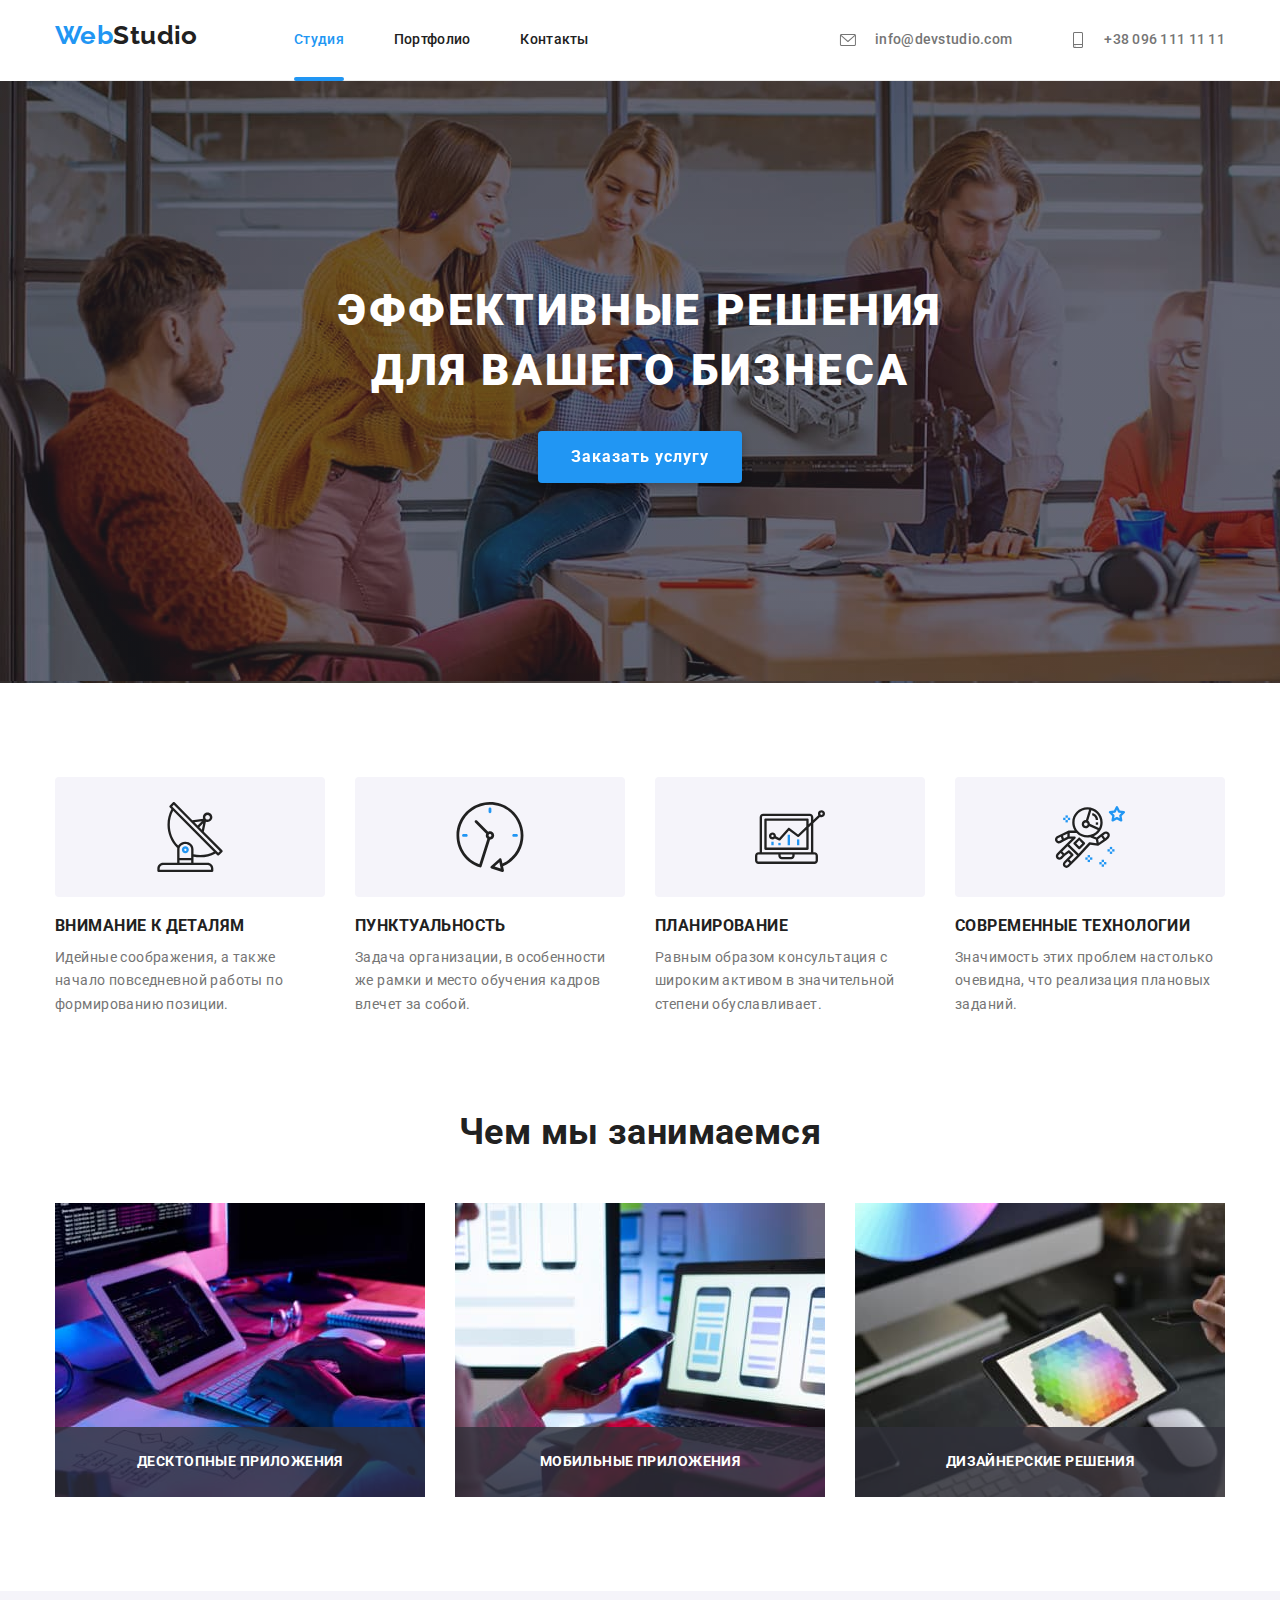
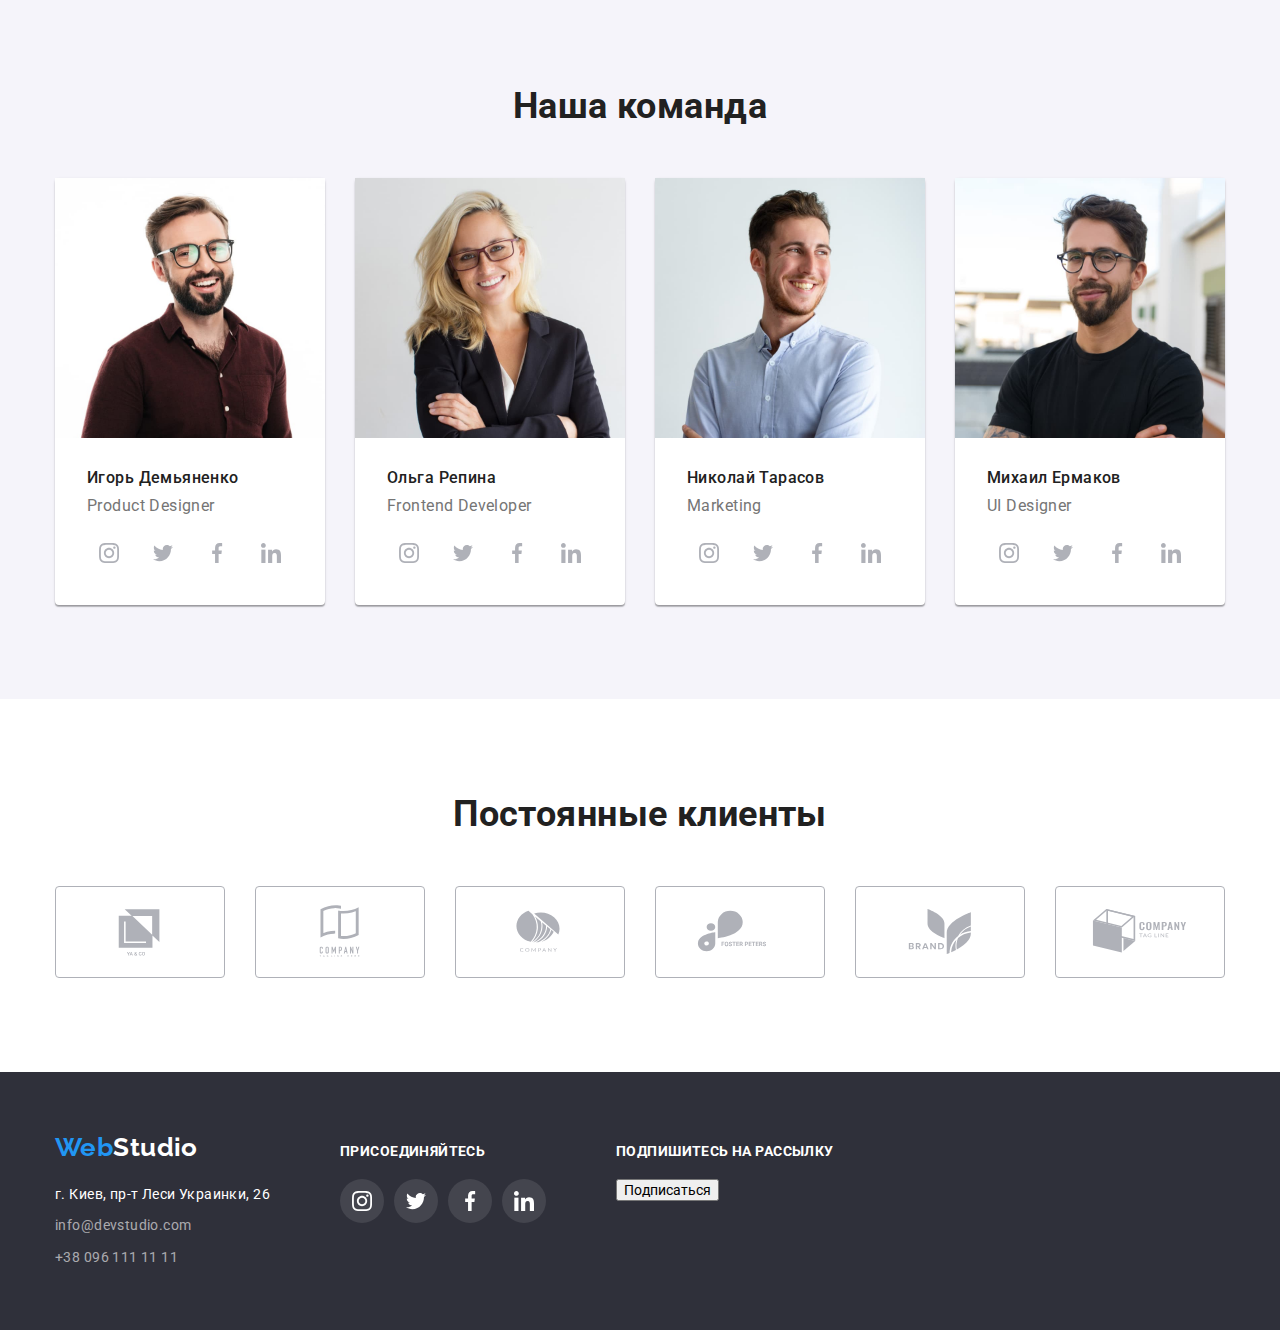
==== index.html @ 5891ecd8 "Добавляет 5 домашку" ====
<!DOCTYPE html>
<html lang="ru">

<head>
    <meta charset="UTF-8">
    <meta http-equiv="X-UA-Compatible" content="IE=edge">
    <meta name="viewport" content="width=device-width, initial-scale=1.0">
    <title>Web Studio</title>
    <link rel="preconnect" href="https://fonts.gstatic.com">
    <link href="https://fonts.googleapis.com/css2?family=Raleway:wght@700&family=Roboto:wght@400;500;700;900&display=swap" rel="stylesheet">
    <link rel="stylesheet" href="https://cdnjs.cloudflare.com/ajax/libs/modern-normalize/1.0.0/modern-normalize.min.css">
    <link rel="stylesheet" href="./css/styles.css">
</head>
<body>

    <!-- Navigation site -->
    <header class="header">
        <div class="container">    
            <nav class="main-nav">
                <a class="logo-header" href="/"><span class="colortext">Web</span>Studio</a>
                <ul class="site-nav list">
                    <li class="main-item"><a class="link current" href="">Студия</a></li>
                    <li class="main-item"><a class="link" href="./portfolio.html">Портфолио</a></li>
                    <li class="main-item"><a class="link" href="">Контакты</a></li>
                </ul>
            </nav>
            <ul class="auth-nav list">
                <li class="main-item"><a class="link connect-link" href="mailto:info@devstudio.com">
                        <svg class="connect-icon" width="34" height="12">
                            <use href="./images/icons/sprite.svg#icon-envelope"></use>
                        </svg>   
                        info@devstudio.com</a>
                </li>
                <li class="main-item"><a class="link connect-link" href="tell:+380961111111">
                    <svg class="connect-icon" width="32" height="16">
                        <use href="./images/icons/sprite.svg#icon-smartphone"></use>
                    </svg>
                    +38 096 111 11 11</a>
                </li>
            </ul>
        </div>
    </header>
   
    <main>
        <!-- Hero -->
        <section class="hero">
            <div class="container">
                <h1 class="page-title">Эффективные решения для вашего бизнеса</h1>
                <button class="button-order" type="button" data-modal-open>Заказать услугу</button>
                
            </div>
        </section>

        <!--Features-->
        <section class="feature">
            <div class="container">
                <h2 class="hiden-title">Особенности</h2>
                <ul class="feature-list list">
                    <li class="item">
                        <div class="feature__box">
                            <svg class="feature__icon">
                                <use href="./images/icons/sprite.svg#icon-antenna"></use>
                            </svg> 
                        </div>
                        <h3 class="feature-title">Внимание к деталям</h3>
                        <p class="paragraf-text">Идейные соображения, а также начало повседневной работы по формированию позиции.</p>
                    </li>
                    <li class="item">
                        <div class="feature__box">
                            <svg class="feature__icon">
                                <use href="./images/icons/sprite.svg#icon-clock"></use>
                            </svg>
                        </div>
                        <h3 class="feature-title">Пунктуальность</h3>
                        <p class="paragraf-text">Задача организации, в особенности же рамки и место обучения кадров влечет за собой.</p>
                    </li>
                    <li class="item">
                        <div class="feature__box">
                            <svg class="feature__icon">
                                <use href="./images/icons/sprite.svg#icon-diagram"></use>
                            </svg>
                        </div>
                        <h3 class="feature-title">Планирование</h3>
                        <p class="paragraf-text">Равным образом консультация с широким активом в значительной степени обуславливает.</p>
                    </li>
                    <li class="item">
                        <div class="feature__box">
                            <svg class="feature__icon">
                                <use href="./images/icons/sprite.svg#icon-astronaut"></use>
                            </svg>
                        </div>
                        <h3 class="feature-title">Современные технологии</h3>
                        <p class="paragraf-text">Значимость этих проблем настолько очевидна, что реализация плановых заданий.</p>
                    </li>
                </ul>
            </div>
        </section>

        <!--We do-->
        <section class="we-do">
            <div class="container">
                <h2 class="section-title">Чем мы занимаемся</h2>
                <ul class="we-do__list list">
                        <li class="we-do__item">
                            <img src="./images/work1.jpg" alt="Работа на планшете"/>
                            <div class="thumb-title">
                                <p class="title">Десктопные приложения</p>
                            </div>
                        </li>
                        <li class="we-do__item">
                            <img src="./images/work2.jpg" alt="Работа на телефоне" />
                            <div class="thumb-title">
                                <p class="title">Мобильные приложения</p>
                            </div>
                        </li>
                        <li class="we-do__item">
                            <img src="./images/work3.jpg" alt="Работа на планшете" />
                            <div class="thumb-title">
                                <p class="title">Дизайнерские решения</p>
                            </div>
                        </li>
                </ul>
            </div>
        </section>

        <!-- OUR TEAM -->
        <section class="team">
            <div class="container">
                <h2 class="section-title">Наша команда</h2>
                <ul class="team__list list">
                    <li class="item">    
                        <img src="./images/staff1.jpg" width="270" height="260" alt="Член команды 1" />
                        <div class="team__box">
                            <h3 class="team-name">Игорь Демьяненко</h3>
                            <p class="profession-text" lang="en">Product Designer</p>
                            <ul class="list social-icons">
                                <li class="social-icons-item">
                                    <a href="" class="social-icons-link" target="_blank" rel="noopener noreferrer">
                                    <svg class="social-icons-svg">
                                        <use href="./images/icons/sprite.svg#icon-instagram"></use>
                                    </svg>
                                    </a>
                                </li>
                                <li class="social-icons-item">
                                    <a href="" class="social-icons-link" target="_blank" rel="noopener noreferrer">
                                        <svg class="social-icons-svg">
                                            <use href="./images/icons/sprite.svg#icon-twitter"></use>
                                        </svg>
                                    </a>
                                </li>
                                <li class="social-icons-item">
                                    <a href="" class="social-icons-link" target="_blank" rel="noopener noreferrer">
                                        <svg class="social-icons-svg">
                                            <use href="./images/icons/sprite.svg#icon-facebook"></use>
                                        </svg>
                                    </a>
                                </li>
                                <li class="social-icons-item">
                                    <a href="" class="social-icons-link" target="_blank" rel="noopener noreferrer">
                                        <svg class="social-icons-svg">
                                            <use href="./images/icons/sprite.svg#icon-linkedin"></use>
                                        </svg>
                                    </a>
                                </li>
                            </ul>
                        </div>
                    </li>
                    <li class="item">
                        <img src="./images/staff2.jpg" width="270" height="260" alt="Член команды 2" />
                        <div class="team__box">
                            <h3 class="team-name">Ольга Репина</h3>
                            <p class="profession-text" lang="en">Frontend Developer</p>
                            <ul class="list social-icons">
                                <li class="social-icons-item">
                                    <a href="" class="social-icons-link" target="_blank" rel="noopener noreferrer">
                                        <svg class="social-icons-svg">
                                            <use href="./images/icons/sprite.svg#icon-instagram"></use>
                                        </svg>
                                    </a>
                                </li>
                                <li class="social-icons-item">
                                    <a href="" class="social-icons-link" target="_blank" rel="noopener noreferrer">
                                        <svg class="social-icons-svg">
                                            <use href="./images/icons/sprite.svg#icon-twitter"></use>
                                        </svg>
                                    </a>
                                </li>
                                <li class="social-icons-item">
                                    <a href="" class="social-icons-link" target="_blank" rel="noopener noreferrer">
                                        <svg class="social-icons-svg">
                                            <use href="./images/icons/sprite.svg#icon-facebook"></use>
                                        </svg>
                                    </a>
                                </li>
                                <li class="social-icons-item">
                                    <a href="" class="social-icons-link" target="_blank" rel="noopener noreferrer">
                                        <svg class="social-icons-svg">
                                            <use href="./images/icons/sprite.svg#icon-linkedin"></use>
                                        </svg>
                                    </a>
                                </li>
                            </ul>
                        </div>
                    </li>
                    <li class="item">   
                        <img src="./images/staff3.jpg" width="270" height="260" alt="Член команды 3" />
                        <div class="team__box">
                            <h3 class="team-name">Николай Тарасов</h3>    
                            <p class="profession-text" lang="en">Marketing</p>
                            <ul class="list social-icons">
                                <li class="social-icons-item">
                                    <a href="" class="social-icons-link" target="_blank" rel="noopener noreferrer">
                                        <svg class="social-icons-svg">
                                            <use href="./images/icons/sprite.svg#icon-instagram"></use>
                                        </svg>
                                    </a>
                                </li>
                                <li class="social-icons-item">
                                    <a href="" class="social-icons-link" target="_blank" rel="noopener noreferrer">
                                        <svg class="social-icons-svg">
                                            <use href="./images/icons/sprite.svg#icon-twitter"></use>
                                        </svg>
                                    </a>
                                </li>
                                <li class="social-icons-item">
                                    <a href="" class="social-icons-link" target="_blank" rel="noopener noreferrer">
                                        <svg class="social-icons-svg">
                                            <use href="./images/icons/sprite.svg#icon-facebook"></use>
                                        </svg>
                                    </a>
                                </li>
                                <li class="social-icons-item">
                                    <a href="" class="social-icons-link" target="_blank" rel="noopener noreferrer">
                                        <svg class="social-icons-svg">
                                            <use href="./images/icons/sprite.svg#icon-linkedin"></use>
                                        </svg>
                                    </a>
                                </li>
                            </ul>
                        </div>
                    </li>
                    <li class="item">
                        <img src="./images/staff4.jpg" width="270" height="260" alt="Член команды 4" />
                        <div class="team__box">
                            <h3 class="team-name">Михаил Ермаков</h3>
                            <p class="profession-text" lang="en">UI Designer</p>
                            <ul class="list social-icons">
                                <li class="social-icons-item">
                                    <a href="" class="social-icons-link" target="_blank" rel="noopener noreferrer">
                                        <svg class="social-icons-svg">
                                            <use href="./images/icons/sprite.svg#icon-instagram"></use>
                                        </svg>
                                    </a>
                                </li>
                                <li class="social-icons-item">
                                    <a href="" class="social-icons-link" target="_blank" rel="noopener noreferrer">
                                        <svg class="social-icons-svg">
                                            <use href="./images/icons/sprite.svg#icon-twitter"></use>
                                        </svg>
                                    </a>
                                </li>
                                <li class="social-icons-item">
                                    <a href="" class="social-icons-link" target="_blank" rel="noopener noreferrer">
                                        <svg class="social-icons-svg">
                                            <use href="./images/icons/sprite.svg#icon-facebook"></use>
                                        </svg>
                                    </a>
                                </li>
                                <li class="social-icons-item">
                                    <a href="" class="social-icons-link" target="_blank" rel="noopener noreferrer">
                                        <svg class="social-icons-svg">
                                            <use href="./images/icons/sprite.svg#icon-linkedin"></use>
                                        </svg>
                                    </a>
                                </li>
                            </ul>
                        </div>
                    </li>
                </ul>
            </div>
        </section>  
        <section class="clients">
            <div class="container">
                <h2 class="section-title">Постоянные клиенты</h2>
                <ul class="clients__list list">
                    <li class="clients__item">
                        <a href="" class="clients__link" target="_blank" rel="noopener noreferrer">
                            <svg class="clients__icon">
                                <use href="./images/icons/sprite.svg#icon-logo1"></use>
                            </svg>
                        </a>    
                    </li>
                    <li class="clients__item">
                        <a href="" class="clients__link" target="_blank" rel="noopener noreferrer">
                            <svg class="clients__icon">
                                <use href="./images/icons/sprite.svg#icon-logo2"></use>
                            </svg>
                        </a>
                    </li>
                    <li class="clients__item">
                        <a href="" class="clients__link" target="_blank" rel="noopener noreferrer">
                            <svg class="clients__icon">
                                <use href="./images/icons/sprite.svg#icon-logo3"></use>
                            </svg>
                        </a>
                    </li>
                    <li class="clients__item">
                        <a href="" class="clients__link" target="_blank" rel="noopener noreferrer">
                            <svg class="clients__icon">
                                <use href="./images/icons/sprite.svg#icon-logo4"></use>
                            </svg>
                        </a>
                    </li>
                    <li class="clients__item">
                        <a href="" class="clients__link" target="_blank" rel="noopener noreferrer">
                            <svg class="clients__icon">
                                <use href="./images/icons/sprite.svg#icon-logo5"></use>
                            </svg>
                        </a>
                    </li>
                    <li class="clients__item">
                        <a href="" class="clients__link" target="_blank" rel="noopener noreferrer">
                            <svg class="clients__icon">
                                <use href="./images/icons/sprite.svg#icon-logo6"></use>
                            </svg>
                        </a>
                    </li>
                </ul>
            </div>
        </section>
    </main>
    
    <!--Контакты-->
    <footer class="footer dark-background">
        <div class="footer__container container"> 
            <div class="footer-box">
            <a class="logo-footer" href="/"><span class="colortext">Web</span>Studio</a>
            <address class="address">
                <ul class="footer__list">
                    <li class="footer__item">
                        <a class="address-link link" href="https://goo.gl/maps/Cei7VWRPJddVFzz26" target="_blank"
                        rel="noopener noreferrer">г. Киев, пр-т Леси Украинки, 26</a>
                    </li>
                    <li class="footer__item">
                        <a class="connect link" href="mailto:info@devstudio.com">info@devstudio.com</a>
                    </li>
                    <li class="footer__item">
                        <a class="connect link" href="tell:+380961111111">+38 096 111 11 11</a>
                    </li>
                </ul>
            </address>
        </div>
            <div class="footer-box">
                <h3 class="footer-connecting">Присоединяйтесь</h3>
                <ul class="list footer-icons">
                    <li class="footer-icons-item">
                        <a href="" class="footer-icons-link" target="_blank" rel="noopener noreferrer">
                            <svg class="footer-icons-svg">
                                <use href="./images/icons/sprite.svg#icon-instagram"></use>
                            </svg>
                        </a>
                    </li>
                    <li class="footer-icons-item">
                        <a href="" class="footer-icons-link" target="_blank" rel="noopener noreferrer">
                            <svg class="footer-icons-svg">
                                <use href="./images/icons/sprite.svg#icon-twitter"></use>
                            </svg>
                        </a>
                    </li>
                    <li class="footer-icons-item">
                        <a href="" class="footer-icons-link" target="_blank" rel="noopener noreferrer">
                            <svg class="footer-icons-svg">
                                <use href="./images/icons/sprite.svg#icon-facebook"></use>
                            </svg>
                        </a>
                    </li>
                    <li class="footer-icons-item" target="_blank" rel="noopener noreferrer">
                        <a href="" class="footer-icons-link">
                            <svg class="footer-icons-svg">
                                <use href="./images/icons/sprite.svg#icon-linkedin"></use>
                            </svg>
                        </a>
                    </li>
                </ul>        
            </div>
            <div>
                <h3 class="footer-subscription">Подпишитесь на рассылку</h3>
                
                <button>Подписаться</button>

            </div>
        </div>
        <div class="backdrop is-hidden" data-modal>
            <div class="modal">
            <h2 class="modal-title">Оставьте свои данные, мы вам перезвоним</h2>
                <button class="modal-button" data-modal-close>
                    <svg class="icon-close" width="18" height="18">  
                        <use href="./images/icons/sprite.svg#icon-close"></use>
                    </svg>
                </button>
                <!-- <p>Имя</p>
                <div class="modal-box1"></div>
                <p>Телефон</p>
                <p>Почта</p> 
                <p>Комментарий</p>
                <p>Введите текст</p>
                <p>Соглашаюсь с рассылкой и принимаю Условия договора</p>
                <button data-modal-close>Отправить</button> -->
            </div>
        </div>
    </footer>
<script src="./js/modal.js"></script>
</body>
</html>
---- css/styles.css ----
:root {
  --main-text-color: #757575;
  --title-text-color: #212121;
  --accent-text-color: #2196f3;
  --white-text-color: #ffffff;

  --accent-bg-color: #e5e5e5;
  --dark-bg-color: #2f303a;
  --white-bg-color: #ffffff;
  --second-bg-color: #f5f4fa;

  --title-font: Roboto, sans-serif;
  --logo-font: Raleway, sans-serif;

  --icons-color: #afb1b8;

  --animation: 250ms cubic-bezier(0.4, 0, 0.2, 1);
}

html {
  box-sizing: border-box;
}

*,
*::before,
*::after {
  box-sizing: inherit;
}

body {
  color: var(--main-text-color);
  font-family: var(--title-font);
  font-size: 14px;
  line-height: 1.71;
  letter-spacing: 0.03em;
}

h1,
h2,
h3,
h4,
h5,
h6,
p {
  margin: 0;
}

img {
  display: block;
  max-width: 100%;
  height: auto;
}

a {
  text-decoration: none;
  color: inherit;
}

.list {
  padding-left: 0;
  margin: 0;
  list-style: none;
}

.link {
  color: inherit;
  text-decoration: none;
}

.item {
  display: flex;
  flex-wrap: wrap;
}

.container {
  width: 1200px;
  padding-right: 15px;
  padding-left: 15px;
  margin-left: auto;
  margin-right: auto;
}

.link:hover,
.link:focus {
  color: var(--accent-text-color);
}

.colortext {
  color: var(--accent-text-color);
}

/* HIDDEN TITLES */
.hiden-title {
  position: absolute;
  width: 1px;
  height: 1px;
  border: 0;
  margin: -1px;
  padding: 0;
  clip: rect(0 0 0 0);
  overflow: hidden;
}
/* MODAL BLOCK */
.backdrop {
  position: fixed;
  left: 0px;
  top: -1px;

  width: 100%;
  height: 100%;

  background-color: #75757593;
  transition: opacity var(--animation), visability var(--animation);
}

.backdrop.is-hidden {
  opacity: 0;
  visibility: hidden;
  pointer-events: none;
}

.modal {
  position: absolute;
  top: 50%;
  left: 50%;
  transform: translate(-50%, -50%);

  width: 100%;
  max-width: 528px;
  min-height: 581px;
  padding: 40px;

  background-color: var(--white-bg-color);
}

.modal-title {
  font-family: var(--title-font);
  font-weight: 700;
  font-size: 20px;
  line-height: 23px;
  letter-spacing: 0.03em;
  color: var(--title-text-color);

  margin-bottom: 12px;
  text-align: center;
}

.modal-button {
  position: absolute;
  display: flex;
  justify-content: center;
  align-items: center;
  top: 8px;
  right: 9px;
  border-radius: 50%;
  width: 30px;
  height: 30px;
  border: 1px solid #212121;
  background-color: var(--white-bg-color);
}

.we-do__item:not(:last-child) {
  margin-right: 30px;
}

/* .modal-box1 {
  font-size: 14px;
  padding: 11px, 12px;
  margin-bottom: 10px;

  width: 100%;
  height: 45px;

  border: 1px solid rgba(33, 33, 33, 0.2);
  box-sizing: border-box;
  border-radius: 4px;
} */

/* SITE NAV */
.logo-header {
  display: inline-block;
  margin-right: 93px;

  color: var(--title-text-color);
  font-family: var(--logo-font);
  font-weight: 700;
  font-size: 26px;
  line-height: 1.19;
  text-decoration: none;
}

.header .container {
  display: flex;
  align-items: center;
  border-bottom: 1px solid #ececec;

  background-color: var(--white-bg-color);
}

.main-item:not(:last-child) {
  margin-right: 50px;
}

.main-nav {
  align-items: center;
}

.site-nav {
  display: inline-flex;
}

.site-nav .link {
  position: relative;
  transition: color var(--animation);
  display: block;
  padding-top: 32px;
  padding-bottom: 32px;

  color: var(--title-text-color);
  font-weight: 500;
  line-height: 1.14;
  letter-spacing: 0.02em;
  cursor: pointer;
}

.site-nav .link.current::after {
  content: "";
  position: absolute;
  left: 0;
  bottom: 0;
  display: block;
  width: 100%;
  height: 4px;
  background-color: var(--accent-text-color);
  border-radius: 2px;
  bottom: -1px;
}

.site-nav .link:hover,
.site-nav .link:focus {
  color: var(--accent-text-color);
}

.site-nav .link.current {
  color: var(--accent-text-color);
}

/* AUTH NAV */
.auth-nav {
  display: flex;
  margin-left: auto;
}

.auth-nav .link {
  color: var(--main-text-color);
  font-weight: 500;
  line-height: 1.14;
  letter-spacing: 0.02em;
  cursor: pointer;

  transition: color var(--animation);
}

.auth-nav .link:hover,
.auth-nav .link:focus {
  color: var(--accent-text-color);
}

.address {
  font-style: inherit;
  color: var(--white-text-color);
}
.address-link {
  color: var(--white-text-color);
  transition: color var(--animation);
}
.connect {
  color: rgba(255, 255, 255, 0.6);
  transition: color var(--animation);
}

.section-title {
  margin-bottom: 50px;

  color: var(--title-text-color);
  font-family: var(--title-font);
  font-weight: 700;
  font-size: 36px;
  line-height: 1.17;
  text-align: center;
}

/* CONNECT ICON */
.connect-icon {
  fill: currentColor;
  margin-right: 10px;
}

.connect-link {
  display: flex;
  align-items: center;
}

/* HERO */
.hero {
  padding-top: 200px;
  padding-bottom: 200px;
  max-width: 1600px;
  text-align: center;

  background-size: contain;
  background-repeat: no-repeat;
  background: linear-gradient(rgba(47, 48, 58, 0.4), rgba(47, 48, 58, 0.4)),
    url(../images/hero.jpeg);
}

.page-title {
  display: block;
  margin-bottom: 30px;
  margin-left: auto;
  margin-right: auto;
  width: 696px;
  height: 120px;

  color: var(--white-text-color);
  font-family: var(--title-font);
  font-weight: 900;
  font-size: 44px;
  line-height: 1.36;
  text-align: center;
  letter-spacing: 0.06em;
  text-transform: uppercase;
}

.button-order {
  display: inline-block;
  padding: 10px 32px;
  border: 1px solid transparent;
  border-radius: 4px;
  filter: drop-shadow(0px 4px 4px rgba(0, 0, 0, 0.25));

  color: var(--white-text-color);
  background-color: var(--accent-text-color);

  font-family: var(--title-font);
  font-weight: 700;
  font-size: 16px;
  line-height: 1.87;
  letter-spacing: 0.06em;
  text-align: center;
  cursor: pointer;

  transition: background-color var(--animation), color var(--animation);
}

/* FEATURE */
.feature-list .item {
  width: 270px;
}
.feature-list {
  display: flex;
}

.feature {
  padding-top: 94px;
  padding-bottom: 94px;
}

.feature-title {
  margin-bottom: 10px;

  color: var(--title-text-color);
  font-family: var(--title-font);
  font-style: normal;
  font-weight: 700;
  line-height: 1.14;
  text-transform: uppercase;
}

.feature-list .item:not(:last-child) {
  margin-right: 30px;
}

.paragraf-text {
  font-family: var(--title-font);
}

.feature__box {
  display: flex;
  justify-content: center;
  width: 270px;
  height: 120px;
  align-items: center;
  border-radius: 4px;
  margin-bottom: 20px;
  background-color: var(--second-bg-color);
}

.feature__icon {
  width: 70px;
  height: 70px;
}

/* WE DO */

.we-do {
  padding-bottom: 94px;
}

.we-do__item {
  position: relative;
}

.we-do__list {
  display: flex;
}

.title {
  font-family: var(--title-font);
  font-style: normal;
  font-weight: 700;
  font-size: 14px;
  line-height: 1.14;
  letter-spacing: 0.03em;
  text-transform: uppercase;
  color: var(--white-text-color);
}

.thumb-title {
  display: flex;
  justify-content: center;
  align-items: center;
  position: absolute;

  width: 100%;
  height: 70px;
  left: 0;
  bottom: 0;

  background: rgba(47, 48, 58, 0.8);
}

/* TEAM */
.team {
  padding-top: 94px;
  padding-bottom: 94px;
  background-color: #f5f4fa;
}
.team__list {
  display: flex;
}
.team .item {
  width: 270px;
  border-radius: 4px;

  background-color: var(--white-bg-color);
  box-shadow: 0px 1px 3px rgba(0, 0, 0, 0.12), 0px 1px 1px rgba(0, 0, 0, 0.14),
    0px 2px 1px rgba(0, 0, 0, 0.2);
}

.team .item:not(:last-child) {
  margin-right: 30px;
}

.team__box {
  padding: 30px 32px;
}

.team-name {
  margin-bottom: 10px;
  color: var(--title-text-color);
  font-family: var(--title-font);
  font-weight: 500;
  font-size: 16px;
  line-height: 1.19;
}

.profession-text {
  font-family: var(--title-font);
  font-size: 16px;
  line-height: 1.18;
  margin-bottom: 16px;
}

/* CLIENTS */
.clients {
  padding-top: 94px;
  padding-bottom: 94px;
}

.clients__list {
  display: flex;
}

.clients__item:not(:last-child) {
  margin-right: 30px;
}

.clients__icon {
  width: 106px;
  height: 60px;
  fill: var(--icons-color);

  transition: fill var(--animation);
}

.clients__link {
  display: flex;
  align-items: center;
  justify-content: center;
  width: 170px;
  height: 92px;
  border: 1px solid var(--icons-color);
  border-radius: 4px;

  transition: border-color var(--animation);
}

.clients__link:hover .clients__icon,
.clients__link:focus .clients__icon {
  fill: var(--accent-text-color);
}

.clients__link:hover,
.clients__link:focus {
  border-color: var(--accent-text-color);
}

/* SOCIAL  ICONS */
.social-icons {
  display: inline-flex;
}

.social-icons-svg {
  width: 20px;
  height: 20px;
  fill: var(--icons-color);

  transition: var(--animation);
}

.social-icons-link {
  display: flex;
  align-items: center;
  justify-content: center;
  width: 44px;
  height: 44px;
  border-radius: 50%;
  background-color: var(--white-bg-color);

  transition: background-color var(--animation);
}

.social-icons-link:hover {
  background-color: var(--accent-text-color);
}

.social-icons-link:focus {
  background-color: var(--accent-text-color);
}

.social-icons-link:hover .social-icons-svg,
.social-icons-link:focus .social-icons-svg {
  fill: var(--white-text-color);
}

.social-icons-item:not(:last-child) {
  margin-right: 10px;
}

/* GALLERY */
.gallery {
  padding-top: 94px;
  padding-bottom: 94px;
}

.gallery-nav {
  display: flex;
  margin-bottom: 50px;
  justify-content: center;
}

.gallery-nav .item {
  width: auto;
}

.gallery-nav .item:not(:last-child) {
  margin-right: 8px;
}

.gallery-progect {
  display: flex;
  flex-wrap: wrap;
  justify-content: center;
  margin-top: -30px;
  margin-left: -30px;
}

.gallery-progect__link {
  display: flex;
  flex-direction: column;

  transition: box-shadow var(--animation);
}

.gallery-progect .item {
  flex-basis: calc((100% - 3 * 30px) / 3);
}

.gallery-progect .item {
  margin-top: 30px;
  margin-left: 30px;
}

.gallery-about {
  padding: 20px 24px;
  flex-grow: 1;
}

.gallery-title {
  font-family: var(--title-font);
  font-weight: 700;
  font-size: 18px;
  line-height: 2;
  letter-spacing: 0.06em;
  color: var(--title-text-color);
}
.gallery-text {
  font-family: var(--title-font);
  font-size: 16px;
  line-height: 1.87;
}

.button-nav {
  font-family: var(--title-font);
  font-weight: 500;
  font-size: 16px;
  line-height: 1.62;
  cursor: pointer;
  text-align: center;
  letter-spacing: 0.03em;
  padding: 6px 22px;

  color: var(--title-text-color);
  background-color: var(--second-bg-color);

  border: 0;
  border-radius: 4px;

  transition: color var(--animation), background-color var(--animation),
    box-shadow var(--animation);
}

.button-nav:hover,
.button-nav:focus {
  color: var(--white-text-color);
  background-color: var(--accent-text-color);
  box-shadow: 0px 3px 1px rgba(0, 0, 0, 0.1), 0px 1px 2px rgba(0, 0, 0, 0.08),
    0px 2px 2px rgba(0, 0, 0, 0.12);
}

.gallery-about {
  border: 1px solid #eeeeee;
  border-top: none;
}

.gallery-progect__link:hover,
.gallery-progect__link:focus {
  box-shadow: 0px 1px 1px rgba(0, 0, 0, 0.12), 0px 4px 4px rgba(0, 0, 0, 0.06),
    1px 4px 6px rgba(0, 0, 0, 0.16);
}

.gallery-progect__link:hover .thumb-text {
  transform: translateY(0%);
  opacity: 1;
}

.gallery-progect__link:focus.thumb-text {
  transform: translateY(0%);
  opacity: 1;
}

.thumb-product {
  position: relative;
  width: 100%;
  height: 100%;
  background-color: #2195f36c;
  overflow: hidden;
}

.thumb-text {
  display: flex;
  justify-content: center;
  align-items: center;
  position: absolute;
  width: 100%;
  height: 100%;
  left: 0;
  bottom: 0;
  opacity: 0;

  font-family: var(--title-font);
  font-weight: 400;
  font-size: 18px;
  line-height: 1.55;
  letter-spacing: 0.03em;
  padding: 63px 24px;

  color: var(--white-text-color);
  background: rgba(33, 150, 243, 0.9);

  transform: translateY(100%);
  transition: transform var(--animation), opacity var(--animation);
}

/* FOOTER */
.footer__container {
  display: flex;
  align-items: baseline;
}

.footer-box {
  margin-right: 70px;
}

.footer-connecting {
  font-family: var(--title-font);
  font-weight: 700;
  font-size: 14px;
  line-height: 1.17;
  letter-spacing: 0.03em;
  color: var(--white-text-color);
  text-transform: uppercase;
  margin-bottom: 20px;
}

.footer-subscription {
  font-family: var(--title-font);
  font-weight: 700;
  font-size: 14px;
  line-height: 1.17;
  letter-spacing: 0.03em;
  color: var(--white-text-color);
  text-transform: uppercase;
  margin-bottom: 20px;
}

/* Footer icon */
.footer-icons {
  display: inline-flex;
}

.footer-icons-svg {
  width: 20px;
  height: 20px;
  fill: var(--white-text-color);
}

.footer-icons-link {
  display: flex;
  align-items: center;
  justify-content: center;
  width: 44px;
  height: 44px;
  border-radius: 50%;
  background-color: rgba(255, 255, 255, 0.1);

  transition: background-color var(--animation);
}

.footer-icons-link:hover .social-icons-svg,
.footer-icons-link:focus .social-icons-svg {
  fill: var(--white-text-color);
}

.footer-icons-link:hover {
  background-color: var(--accent-text-color);
}

.footer-icons-link:focus {
  background-color: var(--accent-text-color);
}

.footer-icons-item:not(:last-child) {
  margin-right: 10px;
}

/* Logo Website footer*/
.footer {
  padding-top: 60px;
  padding-bottom: 60px;
  background-color: var(--dark-bg-color);
}

.footer__list {
  list-style: none;
  padding: 0;
  margin: 0;
}
.footer__item:not(:last-child) {
  margin-bottom: 8px;
}

.logo-footer {
  display: block;
  margin-bottom: 20px;
  color: var(--white-text-color);
  font-family: var(--logo-font);
  font-weight: 700;
  font-size: 26px;
  line-height: 1.19;
  text-decoration: none;
}
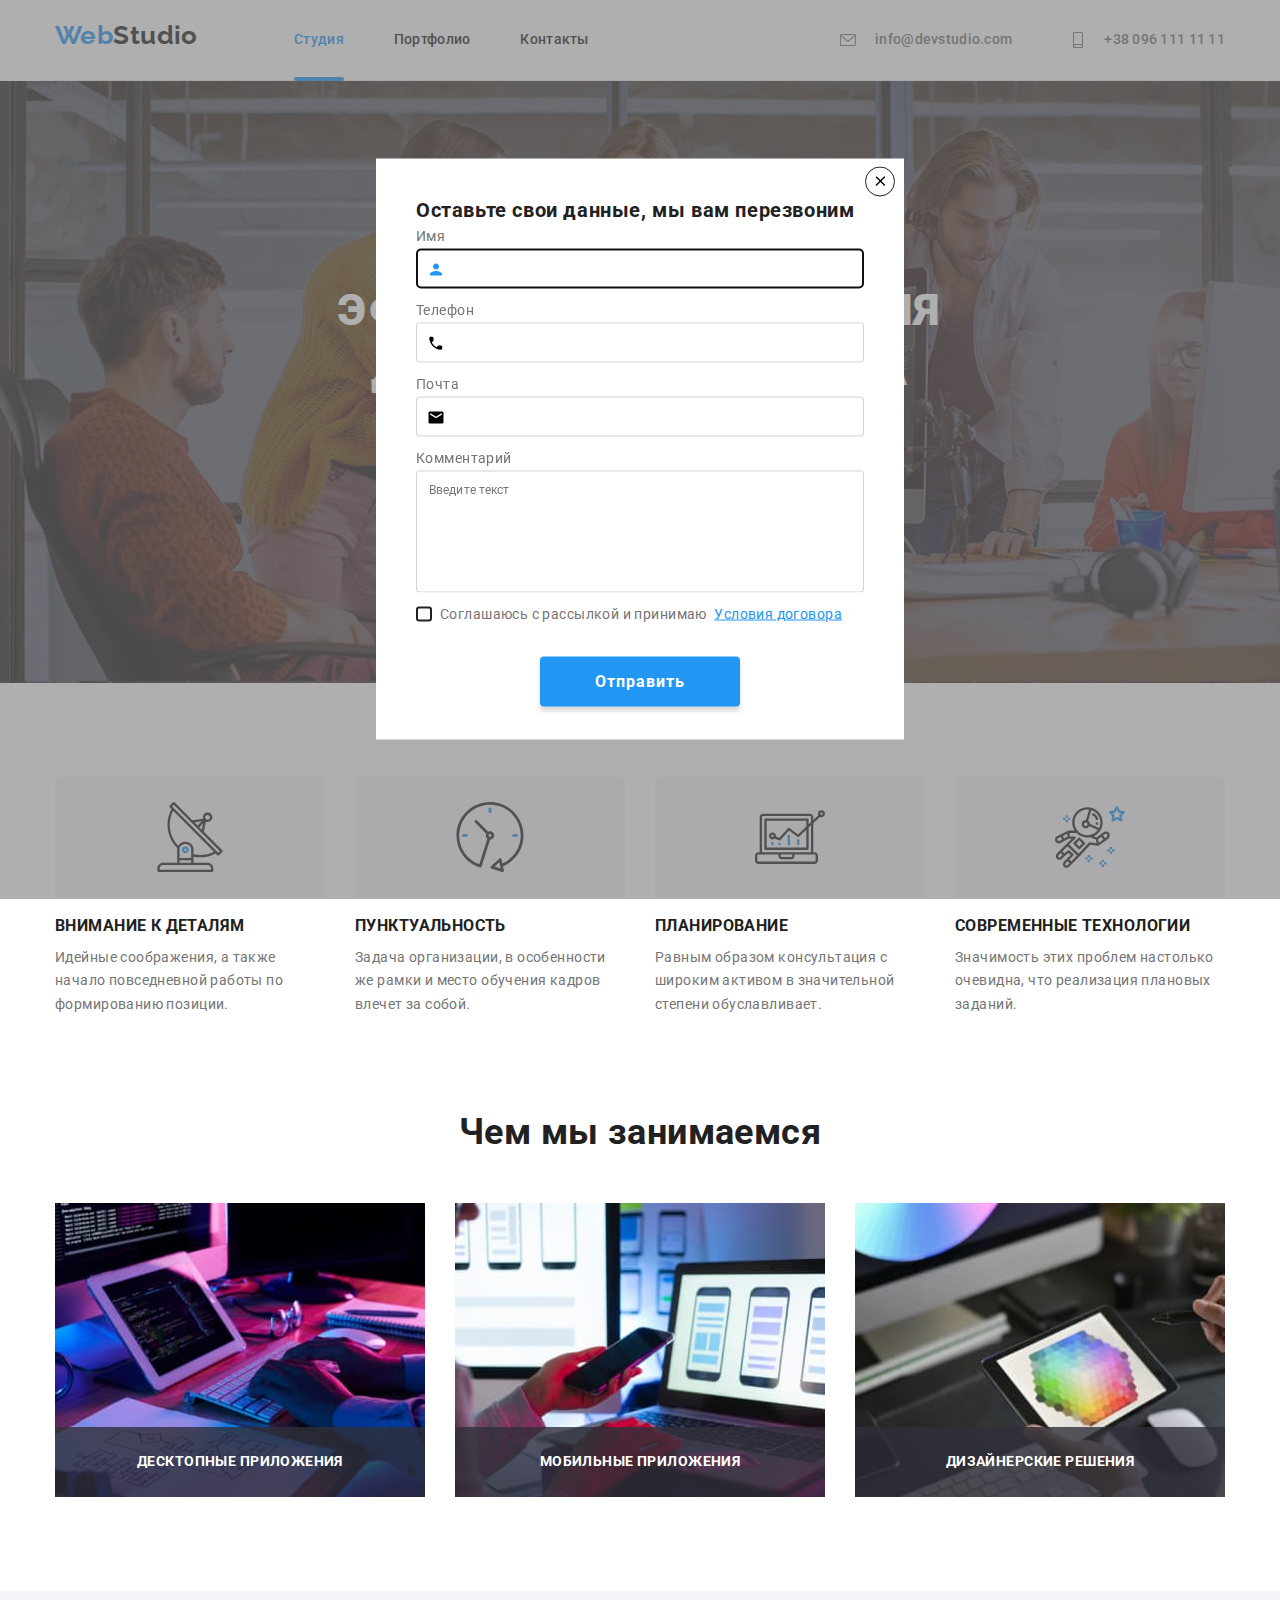
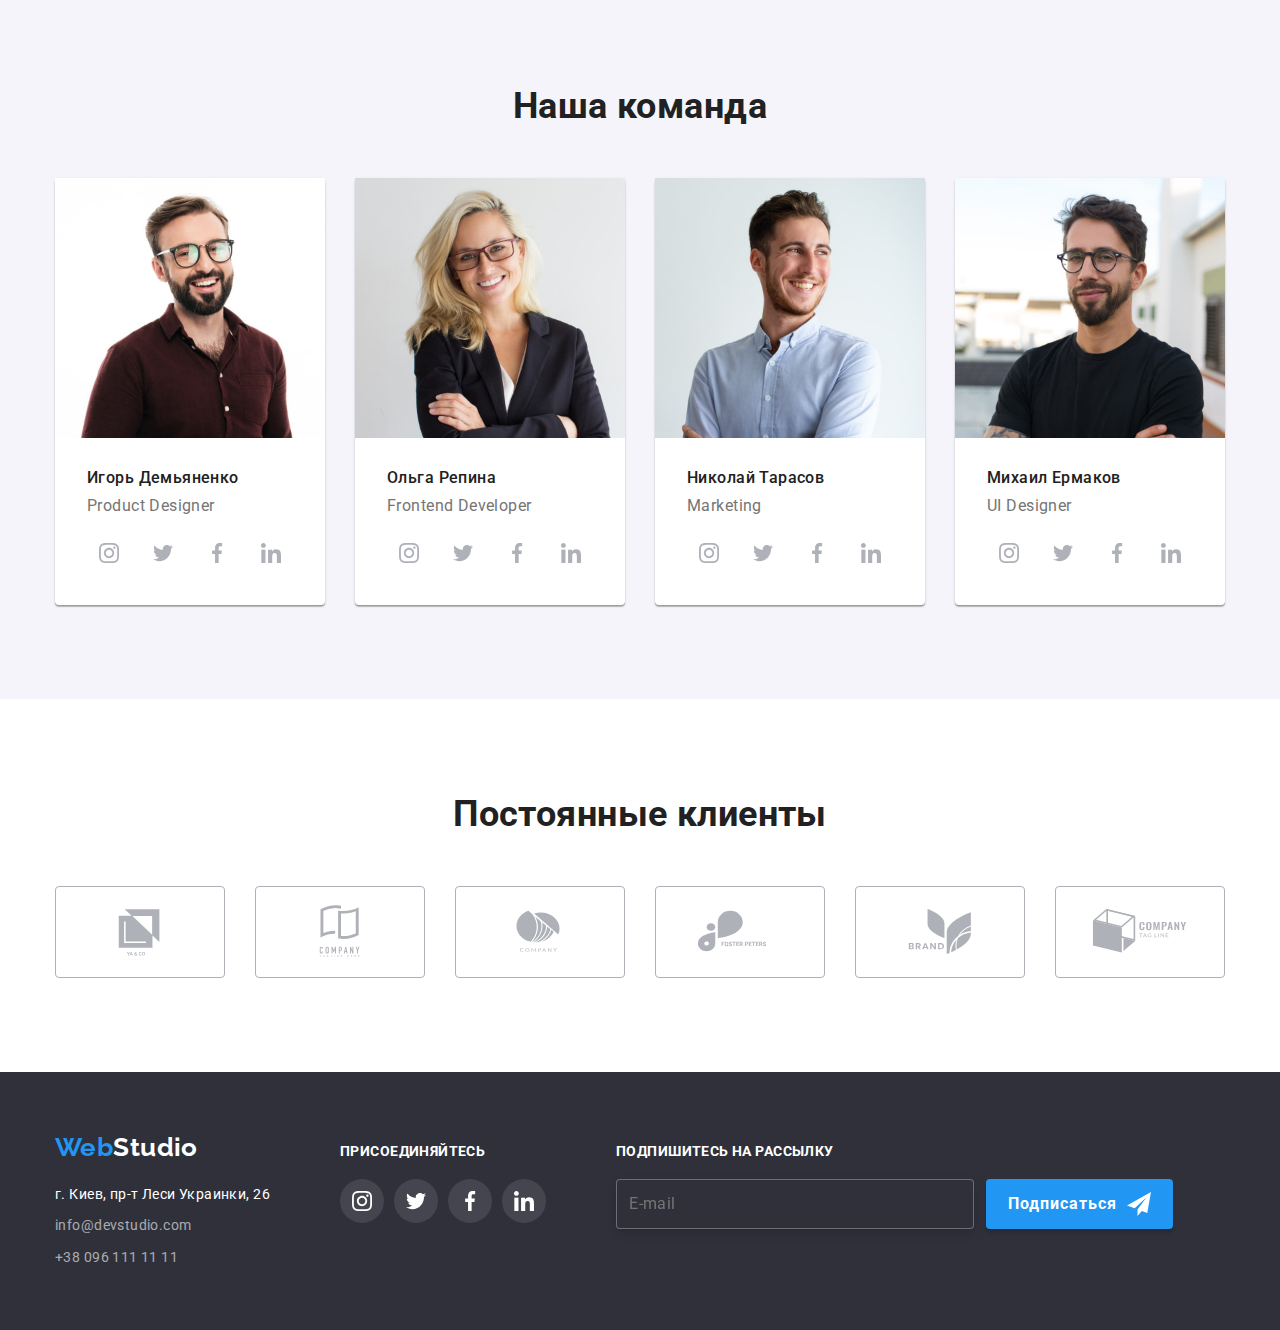
==== commit fc83ee36: "ДЗ 6" ====
--- a/index.html
+++ b/index.html
@@ -46,8 +46,7 @@
         <section class="hero">
             <div class="container">
                 <h1 class="page-title">Эффективные решения для вашего бизнеса</h1>
-                <button class="button-order" type="button" data-modal-open>Заказать услугу</button>
-                
+                <button class="button-order" type="button" data-modal-open>Заказать услугу</button>        
             </div>
         </section>
 
@@ -385,30 +384,90 @@
             </div>
             <div>
                 <h3 class="footer-subscription">Подпишитесь на рассылку</h3>
+                <form class="subscription">
+                    <div class="footer-form-field">
+                    <label>
+                        <input type="email" name="email" placeholder="E-mail" autocomplete="off">
+                    </label>
+                    </div>
+                    <button class="button-subscription">Подписаться
+                        <svg class="icon-footer">
+                            <use href="./images/icons/sprite.svg#icon-send"></use>
+                        </svg>
+                    </button>
+                </form>
+            </div>
+        </div>
+        <div class="backdrop" data-modal>
+            <div class="modal">
+                <b class="modal-title">Оставьте свои данные, мы вам перезвоним</b>
+                    <button class="modal-button" data-modal-close>
+                        <svg class="icon-close" width="18" height="18">  
+                            <use href="./images/icons/sprite.svg#icon-close"></use>
+                        </svg>
+                    </button>
+                <form class="js-speaker-form">
+                    
+                        <label class="form-field">
+                        Имя
+                        <svg class="icon-modal">
+                            <use href="./images/icons/sprite.svg#icon-person-black"></use>
+                        </svg>
+                        <input type="text" name="Имя" autofocus>
+                        </label>
+                    
+                    
+                    
+                        <label class="form-field">
+                            Телефон
+                            <svg class="icon-modal">
+                                <use href="./images/icons/sprite.svg#icon-phone-black"></use>
+                            </svg>
+                            <input type="tel" name="tel">
+                        </label>
+                    
+                    
+                    
+                        <label class="form-field">
+                            Почта
+                            <svg class="icon-modal">
+                                <use href="./images/icons/sprite.svg#icon-email-black"></use>
+                            </svg>
+                            <input type="email" name="email">
+                        </label>
+                    
+                    
+                    
+                        <label class="form-field">
+                            Комментарий
+                            <textarea name="" id="" rows="7" placeholder="Введите текст"></textarea>
+                        </label>
+                   
+                        <label class="label">
+                            <input class="checkbox" type="checkbox" name="checkbox">
+                            <span class="label-span"></span>
+                            Соглашаюсь с рассылкой и принимаю&ensp;<a class="contract" href="">Условия договора</a>
+                            
+                        </label>
+                    
                 
-                <button>Подписаться</button>
-
-            </div>
-        </div>
-        <div class="backdrop is-hidden" data-modal>
-            <div class="modal">
-            <h2 class="modal-title">Оставьте свои данные, мы вам перезвоним</h2>
-                <button class="modal-button" data-modal-close>
-                    <svg class="icon-close" width="18" height="18">  
-                        <use href="./images/icons/sprite.svg#icon-close"></use>
-                    </svg>
-                </button>
-                <!-- <p>Имя</p>
-                <div class="modal-box1"></div>
-                <p>Телефон</p>
-                <p>Почта</p> 
-                <p>Комментарий</p>
-                <p>Введите текст</p>
-                <p>Соглашаюсь с рассылкой и принимаю Условия договора</p>
-                <button data-modal-close>Отправить</button> -->
+                    <button class="button-submit" type="submit">Отправить</button>
+                    
+                </form>
             </div>
         </div>
     </footer>
 <script src="./js/modal.js"></script>
+<script>
+    (() => {
+        document.querySelector('.js-speaker-form').addEventListener('submit', e => {
+            e.preventDefault();
+
+            new FormData(e.currentTarget).forEach((value, name) =>
+            console.log(`${name}: ${value}`),
+            );
+        });
+    })();
+</script>
 </body>
 </html>--- a/css/styles.css
+++ b/css/styles.css
@@ -54,6 +54,10 @@
 a {
   text-decoration: none;
   color: inherit;
+}
+
+textarea {
+  resize: none;
 }
 
 .list {
@@ -100,6 +104,7 @@
   clip: rect(0 0 0 0);
   overflow: hidden;
 }
+
 /* MODAL BLOCK */
 .backdrop {
   position: fixed;
@@ -143,6 +148,11 @@
 
   margin-bottom: 12px;
   text-align: center;
+}
+
+.modal-button:hover .icon-close,
+.modal-button:focus .icon-close {
+  fill: var(--accent-text-color);
 }
 
 .modal-button {
@@ -157,24 +167,118 @@
   height: 30px;
   border: 1px solid #212121;
   background-color: var(--white-bg-color);
-}
-
-.we-do__item:not(:last-child) {
-  margin-right: 30px;
-}
-
-/* .modal-box1 {
+  cursor: pointer;
+}
+
+.modal .icon-close:hover {
+  border-color: var(--accent-text-color);
+}
+
+.icon-modal {
+  position: absolute;
+  width: 18px;
+  height: 18px;
+  top: 36px;
+  left: 11px;
+}
+
+.button-submit {
+  position: absolute;
+  width: 200px;
+  height: 50px;
+  display: flex;
+  justify-content: center;
+  align-items: center;
+  left: 50%;
+  transform: translate(-50%);
+  background: #2196f3;
+  box-shadow: 0px 4px 4px rgba(0, 0, 0, 0.15);
+  border-radius: 4px;
+  border: 0;
+  cursor: pointer;
+
+  font-family: var(--title-font);
+  font-style: 400;
+  font-weight: 700;
+  font-size: 16px;
+  line-height: 1, 87;
+
+  display: flex;
+  align-items: center;
+  text-align: center;
+  letter-spacing: 0.06em;
+
+  color: #ffffff;
+}
+
+.form-field {
+  position: relative;
+  display: flex;
+  flex-direction: column;
+  margin-bottom: 10px;
+}
+
+.form-field input {
+  padding: 11px 42px;
+  border: 1px solid rgba(33, 33, 33, 0.2);
+  border-radius: 4px;
   font-size: 14px;
-  padding: 11px, 12px;
-  margin-bottom: 10px;
-
   width: 100%;
-  height: 45px;
-
+}
+
+.form-field textarea {
+  width: 100%;
+  /* height: 120px; */
+  padding: 11px 12px;
+  font-family: var(--title-font);
+  font-weight: 400;
+  font-size: 12px;
+  color: rgba(117, 117, 117, 0.5);
+  line-height: 14px;
+  letter-spacing: 0.01em;
   border: 1px solid rgba(33, 33, 33, 0.2);
-  box-sizing: border-box;
   border-radius: 4px;
-} */
+}
+
+.contract {
+  color: var(--accent-text-color);
+  text-decoration: underline;
+}
+
+.checkbox {
+  position: absolute;
+  width: 1px;
+  height: 1px;
+  border: 0;
+  margin: -1px;
+  padding: 0;
+  clip: rect(0 0 0 0);
+  overflow: hidden;
+}
+
+.checkbox:checked + .label-span {
+  background-color: var(--accent-text-color);
+  background-image: url(../images/icons/vector.svg);
+  background-size: contain;
+  background-repeat: no-repeat;
+  background-position: 50% 50%;
+
+  background-origin: border-box;
+  border: var(--accent-text-color);
+}
+
+.checkbox:focus + .label-span {
+  border-color: var(--accent-text-color);
+}
+
+.label-span {
+  display: inline-block;
+  width: 16px;
+  height: 15px;
+  border: 2px solid var(--title-text-color);
+  border-radius: 3px;
+  margin-right: 8px;
+}
 
 /* SITE NAV */
 .logo-header {
@@ -407,6 +511,10 @@
   padding-bottom: 94px;
 }
 
+.we-do__item:not(:last-child) {
+  margin-right: 30px;
+}
+
 .we-do__item {
   position: relative;
 }
@@ -734,6 +842,16 @@
   margin-bottom: 20px;
 }
 
+.label {
+  display: flex;
+  align-items: center;
+  margin-bottom: 30px;
+}
+
+.subscription {
+  display: flex;
+}
+
 .footer-subscription {
   font-family: var(--title-font);
   font-weight: 700;
@@ -745,7 +863,88 @@
   margin-bottom: 20px;
 }
 
+.footer-form-field {
+  margin-right: 12px;
+}
+
+.footer-form-field input {
+  padding: 11px 12px;
+  width: 358px;
+  height: 50px;
+  font-size: 14px;
+
+  border: 1px solid rgba(255, 255, 255, 0.3);
+  box-sizing: border-box;
+  filter: drop-shadow(0px 4px 4px rgba(0, 0, 0, 0.15));
+  border-radius: 4px;
+  background: var(--dark-bg-color);
+}
+
+.form-field:focus-within > .icon-modal {
+  fill: var(--accent-text-color);
+  /* border: var(--accent-text-color); */
+}
+.form-field:hover > .icon-modal {
+  fill: var(--accent-text-color);
+  border: var(--accent-text-color);
+}
+
+.form-field:hover > input {
+  border-color: var(--accent-text-color);
+}
+.form-field:hover > textarea {
+  border-color: var(--accent-text-color);
+}
+
+/* .form-field input:focus {
+  border: var(--accent-text-color);
+} */
+
+.button-subscription {
+  /* position: relative; */
+  display: flex;
+  align-items: center;
+  /* width: 200px; */
+
+  background-color: var(--accent-text-color);
+  box-shadow: 0px 4px 4px rgba(0, 0, 0, 0.15);
+  border-radius: 4px;
+  border: 0;
+
+  font-family: var(--title-font);
+
+  font-weight: 700;
+  font-size: 16px;
+  line-height: 1.87;
+  letter-spacing: 0.06em;
+
+  text-align: center;
+
+  color: var(--white-text-color);
+  padding: 10px 22px;
+  cursor: pointer;
+}
+
+.subscription input {
+  padding: 15px, 16px;
+  font-family: var(--title-font);
+  font-size: 16px;
+  line-height: 1.25;
+  letter-spacing: 0.03em;
+  color: rgba(255, 255, 255, 0.6);
+}
+
 /* Footer icon */
+.icon-footer {
+  /* position: absolute; */
+  width: 24px;
+  height: 24px;
+  fill: var(--white-bg-color);
+  /* top: 13px;
+  right: 12px; */
+  margin-left: 10px;
+}
+
 .footer-icons {
   display: inline-flex;
 }
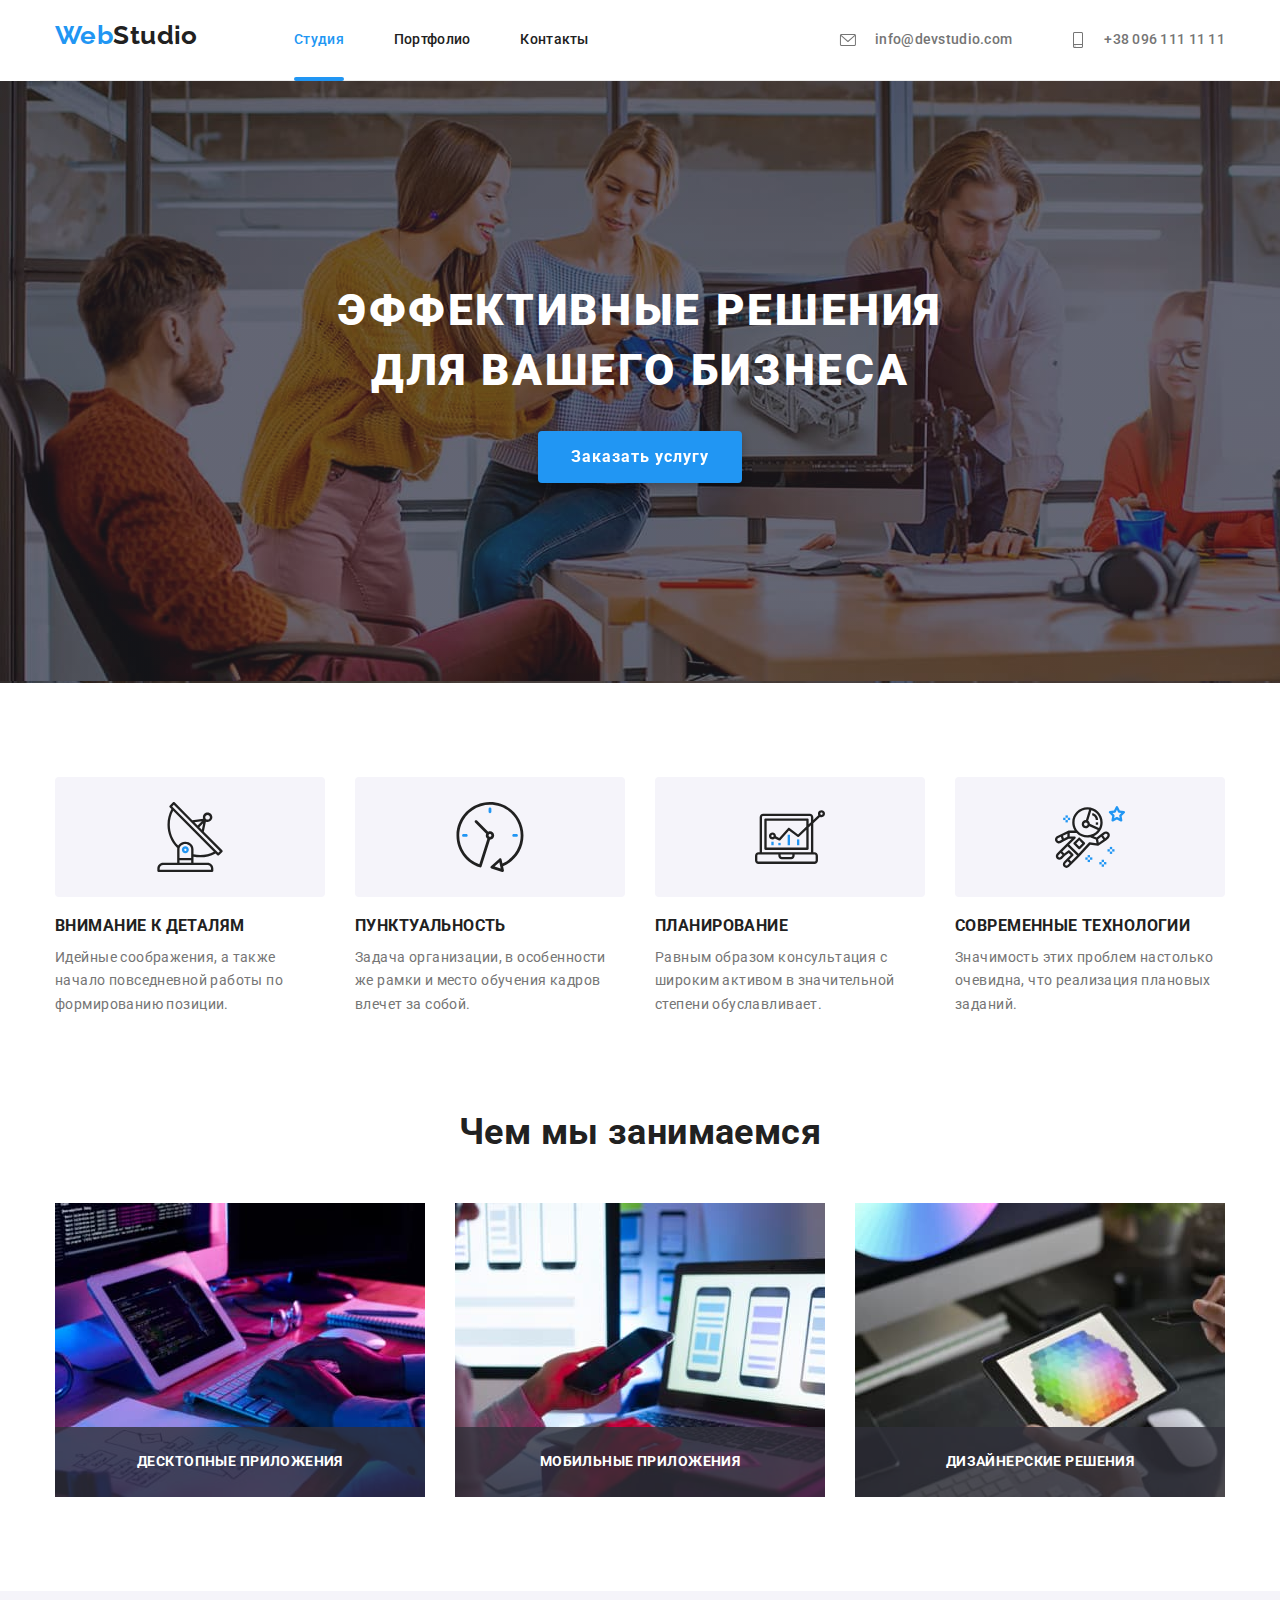
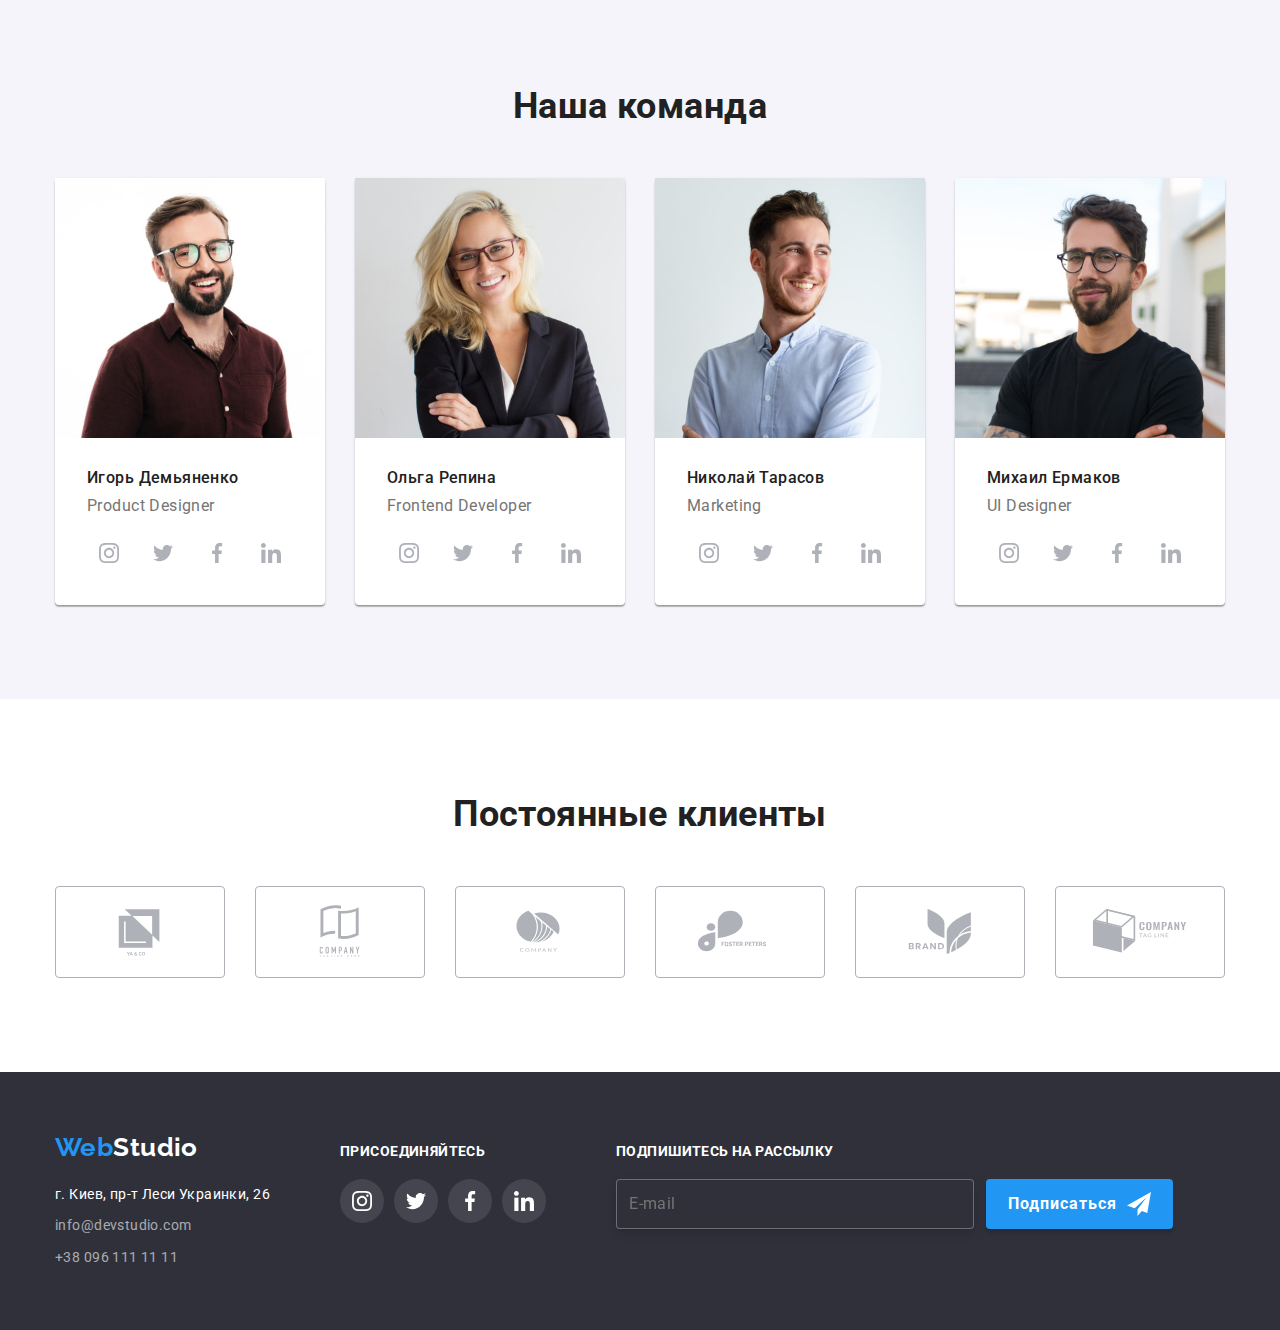
==== commit 79d8a983: "Обновляет футер" ====
--- a/index.html
+++ b/index.html
@@ -398,7 +398,7 @@
                 </form>
             </div>
         </div>
-        <div class="backdrop" data-modal>
+        <div class="backdrop is-hidden" data-modal>
             <div class="modal">
                 <b class="modal-title">Оставьте свои данные, мы вам перезвоним</b>
                     <button class="modal-button" data-modal-close>
